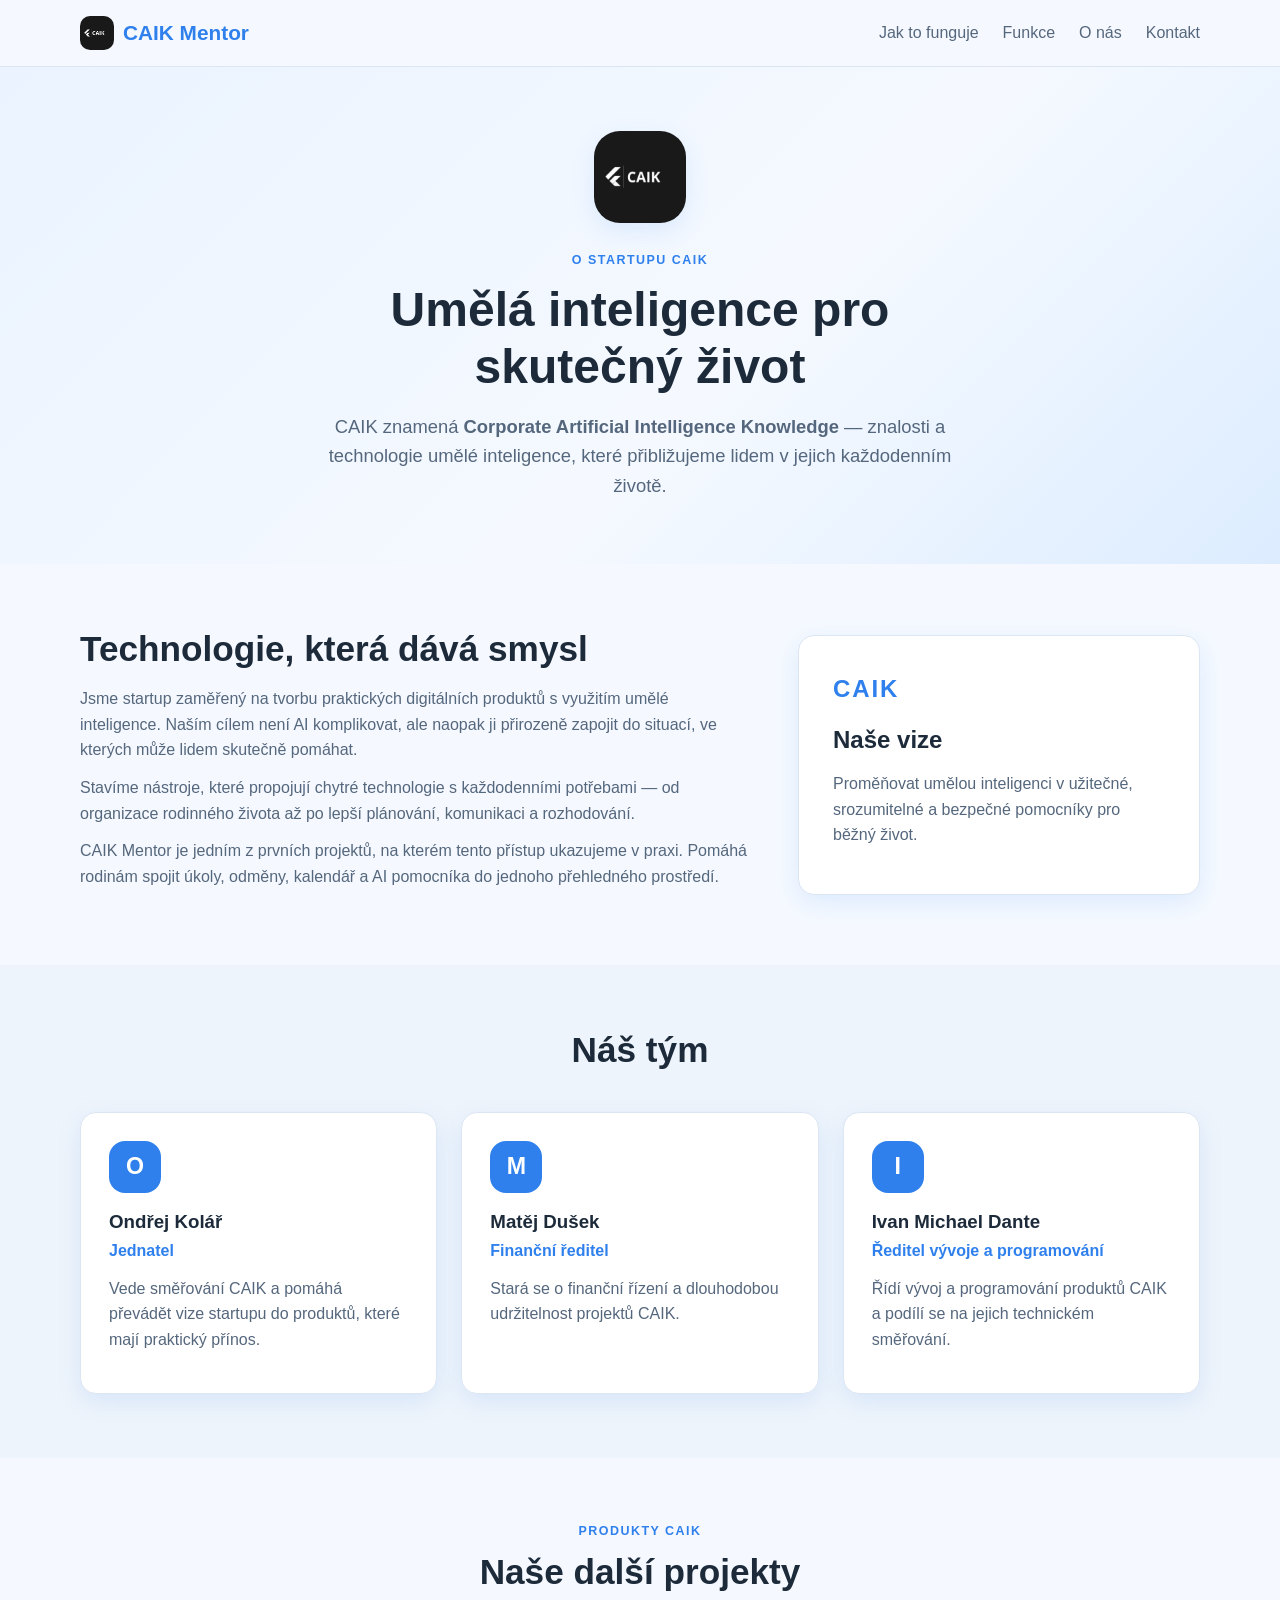
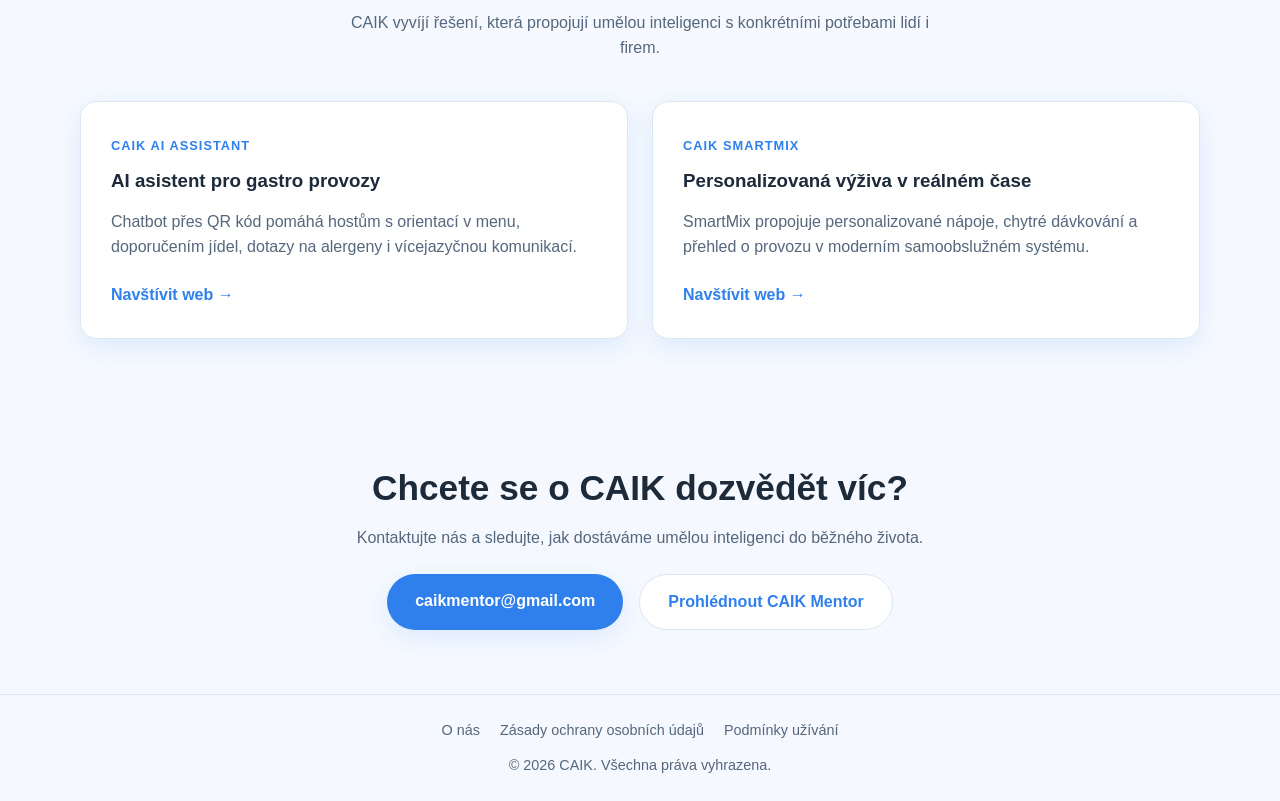
==== about.html @ 1948c6c5 "feat: refresh CAIK Mentor website" ====
<!DOCTYPE html>
<html lang="cs">
<head>
<meta charset="UTF-8">
<meta name="viewport" content="width=device-width, initial-scale=1.0">
<title>O nás — CAIK</title>
<meta name="description" content="Poznejte startup CAIK, který přibližuje umělou inteligenci každodennímu životu.">
<link rel="stylesheet" href="styles.css">
</head>
<body>

<header class="site-header">
  <div class="container header-inner">
    <a href="index.html" class="logo"><img src="assets/caik-logo.png" alt="CAIK logo"><span>CAIK Mentor</span></a>
    <nav class="nav">
      <a href="index.html#jak-to-funguje">Jak to funguje</a>
      <a href="index.html#funkce">Funkce</a>
      <a href="about.html">O nás</a>
      <a href="index.html#kontakt">Kontakt</a>
    </nav>
  </div>
</header>

<main>
  <section class="section about-hero">
    <div class="container about-hero-content">
      <img class="about-logo" src="assets/caik-logo.png" alt="Logo CAIK">
      <p class="eyebrow">O startupu CAIK</p>
      <h1>Umělá inteligence pro skutečný život</h1>
      <p class="lead">CAIK znamená <strong>Corporate Artificial Intelligence Knowledge</strong> — znalosti a technologie umělé inteligence, které přibližujeme lidem v jejich každodenním životě.</p>
    </div>
  </section>

  <section class="section">
    <div class="container about-grid">
      <div class="about-copy">
        <h2>Technologie, která dává smysl</h2>
        <p>Jsme startup zaměřený na tvorbu praktických digitálních produktů s využitím umělé inteligence. Naším cílem není AI komplikovat, ale naopak ji přirozeně zapojit do situací, ve kterých může lidem skutečně pomáhat.</p>
        <p>Stavíme nástroje, které propojují chytré technologie s každodenními potřebami — od organizace rodinného života až po lepší plánování, komunikaci a rozhodování.</p>
        <p>CAIK Mentor je jedním z prvních projektů, na kterém tento přístup ukazujeme v praxi. Pomáhá rodinám spojit úkoly, odměny, kalendář a AI pomocníka do jednoho přehledného prostředí.</p>
      </div>
      <div class="about-highlight">
        <span class="highlight-mark">CAIK</span>
        <h3>Naše vize</h3>
        <p>Proměňovat umělou inteligenci v užitečné, srozumitelné a bezpečné pomocníky pro běžný život.</p>
      </div>
    </div>
  </section>

  <section class="section section-alt">
    <div class="container">
      <h2>Náš tým</h2>
      <div class="team-grid">
        <article class="team-card">
          <div class="team-initial">O</div>
          <h3>Ondřej Kolář</h3>
          <p class="team-role">Jednatel</p>
          <p>Vede směřování CAIK a pomáhá převádět vize startupu do produktů, které mají praktický přínos.</p>
        </article>
        <article class="team-card">
          <div class="team-initial">M</div>
          <h3>Matěj Dušek</h3>
          <p class="team-role">Finanční ředitel</p>
          <p>Stará se o finanční řízení a dlouhodobou udržitelnost projektů CAIK.</p>
        </article>
        <article class="team-card">
          <div class="team-initial">I</div>
          <h3>Ivan Michael Dante</h3>
          <p class="team-role">Ředitel vývoje a programování</p>
          <p>Řídí vývoj a programování produktů CAIK a podílí se na jejich technickém směřování.</p>
        </article>
      </div>
    </div>
  </section>

  <section class="section products-section">
    <div class="container">
      <div class="section-intro">
        <p class="eyebrow">Produkty CAIK</p>
        <h2>Naše další projekty</h2>
        <p>CAIK vyvíjí řešení, která propojují umělou inteligenci s konkrétními potřebami lidí i firem.</p>
      </div>
      <div class="products-grid">
        <a class="product-card" href="https://caik.netlify.app/" target="_blank" rel="noopener">
          <span class="product-label">CAIK AI Assistant</span>
          <h3>AI asistent pro gastro provozy</h3>
          <p>Chatbot přes QR kód pomáhá hostům s orientací v menu, doporučením jídel, dotazy na alergeny i vícejazyčnou komunikací.</p>
          <span class="product-link">Navštívit web →</span>
        </a>
        <a class="product-card" href="https://caik-smartmix.netlify.app/" target="_blank" rel="noopener">
          <span class="product-label">CAIK SmartMix</span>
          <h3>Personalizovaná výživa v reálném čase</h3>
          <p>SmartMix propojuje personalizované nápoje, chytré dávkování a přehled o provozu v moderním samoobslužném systému.</p>
          <span class="product-link">Navštívit web →</span>
        </a>
      </div>
    </div>
  </section>

  <section class="section about-contact">
    <div class="container contact">
      <h2>Chcete se o CAIK dozvědět víc?</h2>
      <p>Kontaktujte nás a sledujte, jak dostáváme umělou inteligenci do běžného života.</p>
      <div class="contact-links">
        <a class="btn btn-primary" href="mailto:caikmentor@gmail.com">caikmentor@gmail.com</a>
        <a class="btn btn-secondary" href="index.html">Prohlédnout CAIK Mentor</a>
      </div>
    </div>
  </section>
</main>

<footer class="site-footer">
  <div class="container footer-inner">
    <div class="footer-links">
      <a href="about.html">O nás</a>
      <a href="privacy.html">Zásady ochrany osobních údajů</a>
      <a href="terms.html">Podmínky užívání</a>
    </div>
    <p>&copy; <span id="year"></span> CAIK. Všechna práva vyhrazena.</p>
  </div>
</footer>

<script src="script.js"></script>
</body>
</html>
---- styles.css ----
:root {
  --color-bg: #f5f9ff;
  --color-bg-alt: #eef4fb;
  --color-primary: #2f80ed;
  --color-primary-dark: #1a5fc0;
  --color-text: #1c2a3a;
  --color-text-muted: #55677d;
  --color-white: #ffffff;
  --color-border: #dce6f2;
  --radius: 16px;
  --shadow: 0 8px 24px rgba(47, 128, 237, 0.12);
  --max-width: 1120px;
}

* {
  box-sizing: border-box;
}

html, body {
  margin: 0;
  padding: 0;
}

body {
  font-family: "Segoe UI", -apple-system, BlinkMacSystemFont, Roboto, Arial, sans-serif;
  background: var(--color-bg);
  color: var(--color-text);
  line-height: 1.6;
}

.container {
  width: min(var(--max-width), calc(100% - 32px));
  margin: 0 auto;
}

a {
  color: var(--color-primary);
  text-decoration: none;
}

h1, h2, h3 {
  color: var(--color-text);
  line-height: 1.2;
  margin: 0 0 16px;
}

h1 {
  font-size: clamp(2rem, 4vw, 3rem);
}

h2 {
  font-size: clamp(1.6rem, 3vw, 2.2rem);
  text-align: center;
}

p {
  color: var(--color-text-muted);
  margin: 0 0 12px;
}

/* Header */

.site-header {
  position: sticky;
  top: 0;
  z-index: 10;
  background: rgba(245, 249, 255, 0.9);
  backdrop-filter: blur(8px);
  border-bottom: 1px solid var(--color-border);
}

.header-inner {
  display: flex;
  align-items: center;
  justify-content: space-between;
  padding: 16px 0;
}

.logo {
  display: inline-flex;
  align-items: center;
  gap: 9px;
  font-weight: 700;
  font-size: 1.3rem;
  color: var(--color-text);
}

.logo img {
  width: 34px;
  height: 34px;
  border-radius: 10px;
  object-fit: cover;
}

.logo span {
  color: var(--color-primary);
}

.nav {
  display: flex;
  gap: 24px;
  flex-wrap: wrap;
}

.nav a {
  color: var(--color-text-muted);
  font-weight: 500;
}

.nav a:hover {
  color: var(--color-primary);
}

/* Hero */

.hero {
  display: grid;
  grid-template-columns: 1.1fr 0.9fr;
  gap: 48px;
  align-items: center;
  padding: 72px 0 56px;
}

.lead {
  font-size: 1.15rem;
  max-width: 520px;
}

.cta-group {
  display: flex;
  gap: 16px;
  margin-top: 24px;
  flex-wrap: wrap;
}

.btn {
  display: inline-block;
  padding: 14px 28px;
  border-radius: 999px;
  font-weight: 600;
  transition: transform 0.15s ease, box-shadow 0.15s ease;
}

.btn-primary {
  background: var(--color-primary);
  color: var(--color-white);
  box-shadow: var(--shadow);
}

.btn-primary:hover {
  background: var(--color-primary-dark);
  transform: translateY(-2px);
}

.btn-secondary {
  background: var(--color-white);
  color: var(--color-primary);
  border: 1px solid var(--color-border);
}

.btn-secondary:hover {
  border-color: var(--color-primary);
  transform: translateY(-2px);
}

.hero-visual {
  display: flex;
  justify-content: center;
}

.chat-mock {
  width: 100%;
  max-width: 340px;
  background: var(--color-white);
  border-radius: var(--radius);
  box-shadow: var(--shadow);
  padding: 20px;
  display: flex;
  flex-direction: column;
  gap: 12px;
}

.chat-bubble {
  padding: 12px 16px;
  border-radius: 14px;
  font-size: 0.92rem;
  max-width: 85%;
}

.bubble-bot {
  background: var(--color-bg-alt);
  color: var(--color-text);
  align-self: flex-start;
}

.bubble-user {
  background: var(--color-primary);
  color: var(--color-white);
  align-self: flex-end;
}

/* Sections */

.section {
  padding: 64px 0;
}


.section-alt {
  background: var(--color-bg-alt);
}

/* About page */

.about-hero {
  background: linear-gradient(135deg, #eaf3ff 0%, var(--color-bg) 58%, #dcecff 100%);
  text-align: center;
}

.about-hero-content {
  max-width: 780px;
}

.about-logo {
  width: 92px;
  height: 92px;
  margin-bottom: 20px;
  border-radius: 26px;
  box-shadow: var(--shadow);
}

.about-hero h1 {
  max-width: 720px;
  margin-right: auto;
  margin-left: auto;
}

.about-hero .lead {
  max-width: 680px;
  margin: 0 auto;
}

.about-grid {
  display: grid;
  grid-template-columns: 1.25fr 0.75fr;
  gap: 48px;
  align-items: center;
}

.about-copy h2 {
  text-align: left;
}

.about-highlight {
  padding: 34px;
  border: 1px solid var(--color-border);
  border-radius: var(--radius);
  background: var(--color-white);
  box-shadow: var(--shadow);
}

.highlight-mark {
  display: inline-block;
  margin-bottom: 18px;
  color: var(--color-primary);
  font-size: 1.5rem;
  font-weight: 800;
  letter-spacing: 0.08em;
}

.about-highlight h3 {
  font-size: 1.5rem;
}

.team-grid {
  display: grid;
  grid-template-columns: repeat(3, 1fr);
  gap: 24px;
  margin-top: 40px;
}

.team-card {
  padding: 28px;
  border: 1px solid var(--color-border);
  border-radius: var(--radius);
  background: var(--color-white);
  box-shadow: var(--shadow);
}

.team-initial {
  display: flex;
  align-items: center;
  justify-content: center;
  width: 52px;
  height: 52px;
  margin-bottom: 18px;
  border-radius: 16px;
  background: var(--color-primary);
  color: var(--color-white);
  font-size: 1.45rem;
  font-weight: 800;
}

.team-card h3 {
  margin-bottom: 5px;
}

.team-role {
  color: var(--color-primary);
  font-weight: 700;
}

.about-contact {
  background: var(--color-bg);
}

.products-section {
  background: var(--color-bg);
}

.products-grid {
  display: grid;
  grid-template-columns: repeat(2, 1fr);
  gap: 24px;
  margin-top: 40px;
}

.product-card {
  display: block;
  padding: 30px;
  border: 1px solid var(--color-border);
  border-radius: var(--radius);
  background: var(--color-white);
  box-shadow: var(--shadow);
  transition: transform 0.18s ease, box-shadow 0.18s ease;
}

.product-card:hover {
  transform: translateY(-4px);
  box-shadow: 0 14px 30px rgba(47, 128, 237, 0.18);
}

.product-label {
  display: inline-block;
  margin-bottom: 14px;
  color: var(--color-primary);
  font-size: 0.8rem;
  font-weight: 800;
  letter-spacing: 0.08em;
  text-transform: uppercase;
}

.product-card h3 {
  color: var(--color-text);
}

.product-link {
  display: inline-block;
  margin-top: 10px;
  color: var(--color-primary);
  font-weight: 700;
}

/* App screenshots */

.screenshots-section {
  background: linear-gradient(180deg, var(--color-bg) 0%, #eaf3ff 100%);
}

.section-intro {
  max-width: 680px;
  margin: 0 auto;
  text-align: center;
}

.section-intro > p:last-child {
  max-width: 580px;
  margin: 0 auto;
}

.eyebrow {
  color: var(--color-primary);
  font-size: 0.78rem;
  font-weight: 800;
  letter-spacing: 0.12em;
  margin-bottom: 10px;
  text-transform: uppercase;
}

.screenshots {
  display: grid;
  grid-template-columns: repeat(4, minmax(0, 1fr));
  gap: 24px;
  max-width: 980px;
  margin: 38px auto 0;
}

.screenshot-card {
  display: flex;
  flex-direction: column;
  margin: 0;
  overflow: hidden;
  border: 1px solid var(--color-border);
  border-radius: 20px;
  background: var(--color-white);
  box-shadow: var(--shadow);
  transition: transform 0.18s ease, box-shadow 0.18s ease;
}

.screenshot-card:hover {
  transform: translateY(-5px);
  box-shadow: 0 14px 30px rgba(47, 128, 237, 0.18);
}

.screenshot-card img {
  display: block;
  width: 100%;
  height: auto;
  aspect-ratio: auto;
  object-fit: contain;
  object-position: top;
  image-rendering: auto;
  background: #0b1626;
}

@media (min-width: 901px) {
  .screenshot-card img {
    max-height: 620px;
  }
}

.screenshot-card figcaption {
  flex: 0 0 auto;
  padding: 12px 8px 14px;
  color: var(--color-text);
  font-size: 0.82rem;
  font-weight: 700;
  text-align: center;
}

/* Steps */

.steps {
  display: grid;
  grid-template-columns: repeat(4, 1fr);
  gap: 24px;
  margin-top: 40px;
}

.step {
  background: var(--color-white);
  border-radius: var(--radius);
  padding: 24px;
  box-shadow: var(--shadow);
  text-align: center;
}

.step-number {
  width: 40px;
  height: 40px;
  border-radius: 50%;
  background: var(--color-primary);
  color: var(--color-white);
  display: flex;
  align-items: center;
  justify-content: center;
  font-weight: 700;
  margin: 0 auto 16px;
}

/* Cards */

.cards {
  display: grid;
  grid-template-columns: repeat(3, 1fr);
  gap: 24px;
  margin-top: 40px;
}

.card {
  background: var(--color-white);
  border-radius: var(--radius);
  padding: 28px;
  box-shadow: var(--shadow);
}

/* Features */

.features {
  display: grid;
  grid-template-columns: repeat(2, 1fr);
  gap: 24px;
  margin-top: 40px;
}

.feature {
  background: var(--color-white);
  border-radius: var(--radius);
  padding: 24px;
  border: 1px solid var(--color-border);
}

/* Contact */

.contact {
  text-align: center;
}

.contact-links {
  display: flex;
  justify-content: center;
  gap: 16px;
  margin-top: 24px;
  flex-wrap: wrap;
}

.contact-links-store {
  margin-top: 16px;
}

/* Footer */

.site-footer {
  padding: 24px 0;
  text-align: center;
  border-top: 1px solid var(--color-border);
}

.footer-inner p {
  margin: 0;
  font-size: 0.9rem;
}

.footer-links {
  display: flex;
  justify-content: center;
  gap: 20px;
  flex-wrap: wrap;
  margin-bottom: 12px;
}

.footer-links a {
  color: var(--color-text-muted);
  font-size: 0.9rem;
}

.footer-links a:hover {
  color: var(--color-primary);
}

/* Legal pages */

.legal-content {
  max-width: 760px;
  background: var(--color-white);
  border-radius: var(--radius);
  box-shadow: var(--shadow);
  padding: 40px;
}

.legal-content h1 {
  font-size: clamp(1.8rem, 3.5vw, 2.4rem);
  margin-bottom: 4px;
}

.legal-updated {
  color: var(--color-text-muted);
  font-size: 0.9rem;
  margin-bottom: 28px;
}

.legal-content h2 {
  text-align: left;
  font-size: 1.25rem;
  margin-top: 32px;
  margin-bottom: 12px;
}

.legal-content ul {
  color: var(--color-text-muted);
  margin: 0 0 12px;
  padding-left: 20px;
}

.legal-content li {
  margin-bottom: 6px;
}

@media (max-width: 600px) {
  .legal-content {
    padding: 24px;
  }
}

/* Store badge */

.store-badge {
  display: inline-flex;
  align-items: center;
  gap: 10px;
}

/* Responsive */

@media (max-width: 900px) {
  .hero {
    grid-template-columns: 1fr;
    text-align: center;
    padding: 48px 0 40px;
  }

  .lead {
    margin: 0 auto 12px;
  }

  .cta-group {
    justify-content: center;
  }

  .steps,
  .cards,
  .features,
  .screenshots {
    grid-template-columns: 1fr 1fr;
  }

  .about-grid {
    grid-template-columns: 1fr;
    gap: 28px;
  }

  .team-grid {
    grid-template-columns: 1fr 1fr;
  }

  .products-grid {
    grid-template-columns: 1fr;
  }
}

@media (max-width: 600px) {
  .nav {
    gap: 14px;
    font-size: 0.9rem;
  }

  .steps,
  .cards,
  .features {
    grid-template-columns: 1fr;
  }

  .screenshots {
    grid-template-columns: repeat(2, minmax(0, 1fr));
    gap: 12px;
  }

  .screenshot-card img {
    max-height: none;
  }

  .screenshot-card {
    border-radius: 15px;
  }

  .screenshot-card figcaption {
    font-size: 0.72rem;
  }

  .team-grid {
    grid-template-columns: 1fr;
  }

  .about-highlight {
    padding: 24px;
  }

  .product-card {
    padding: 24px;
  }
}
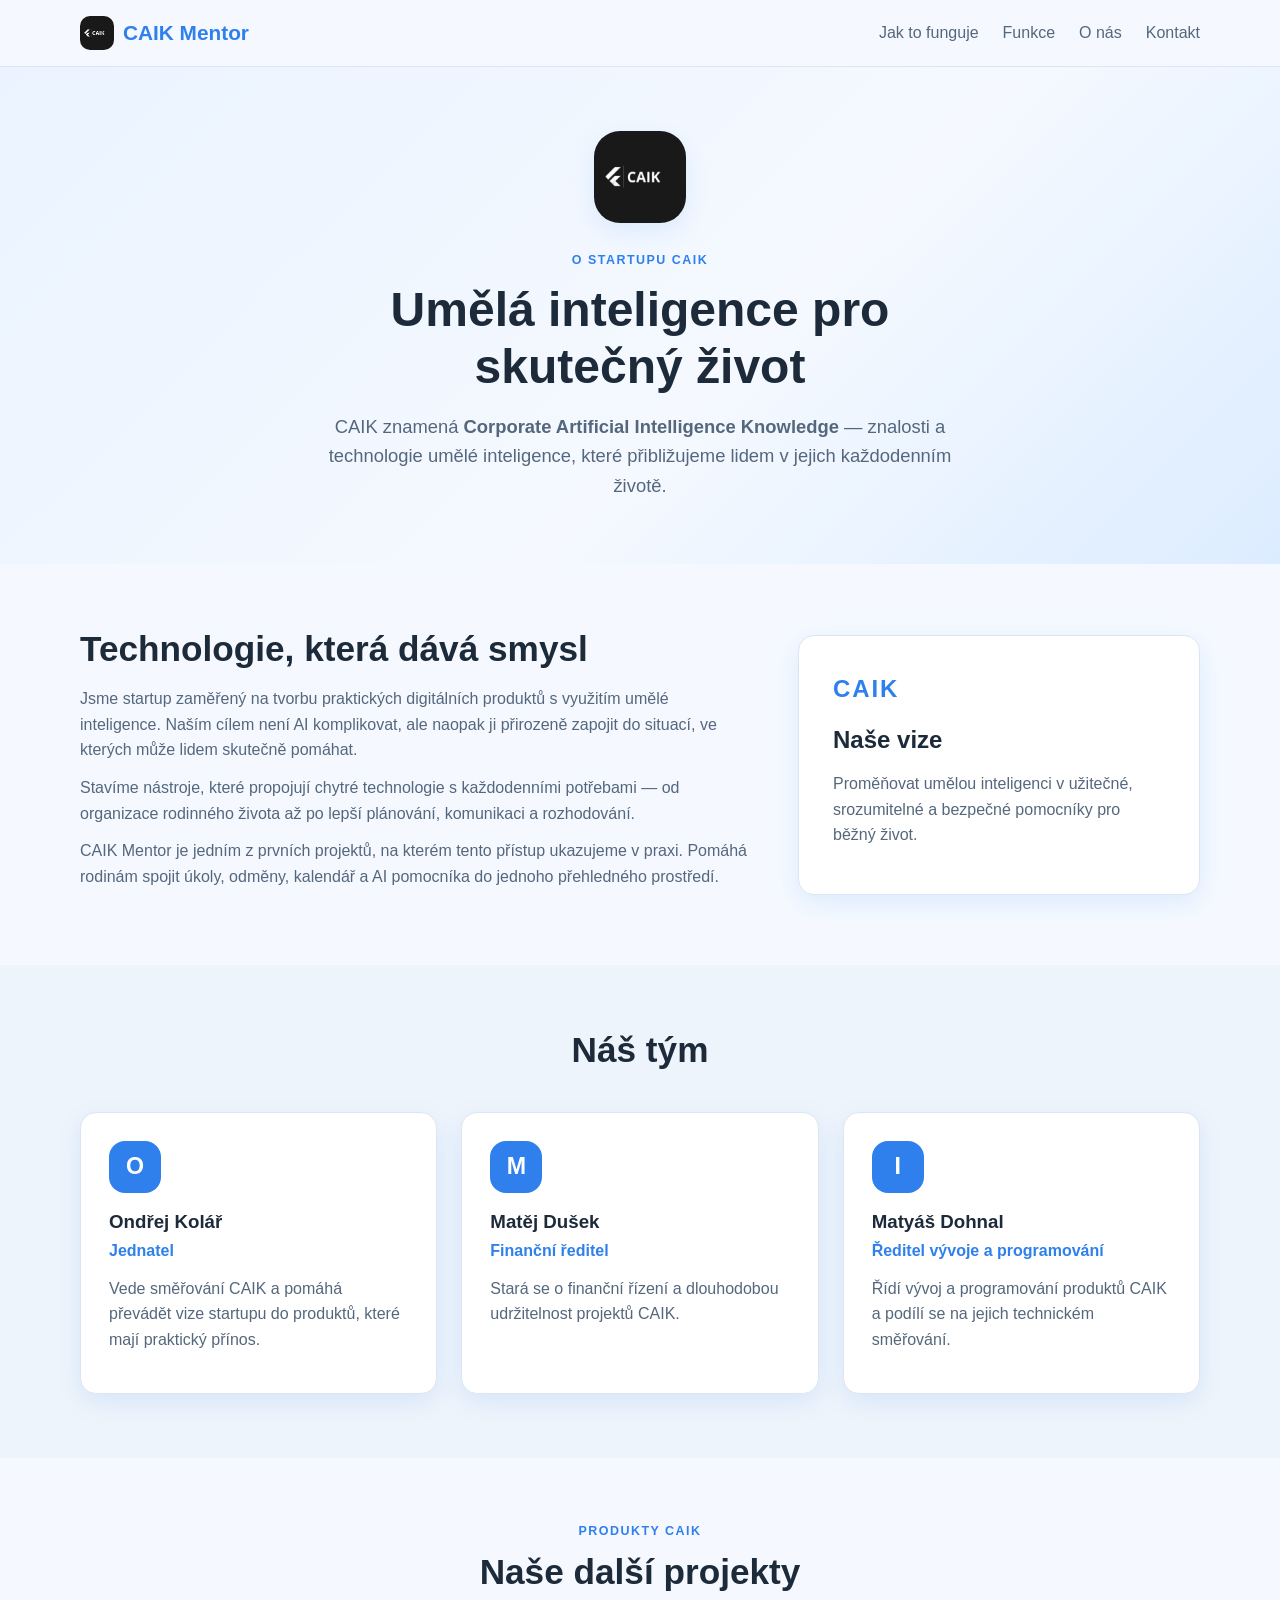
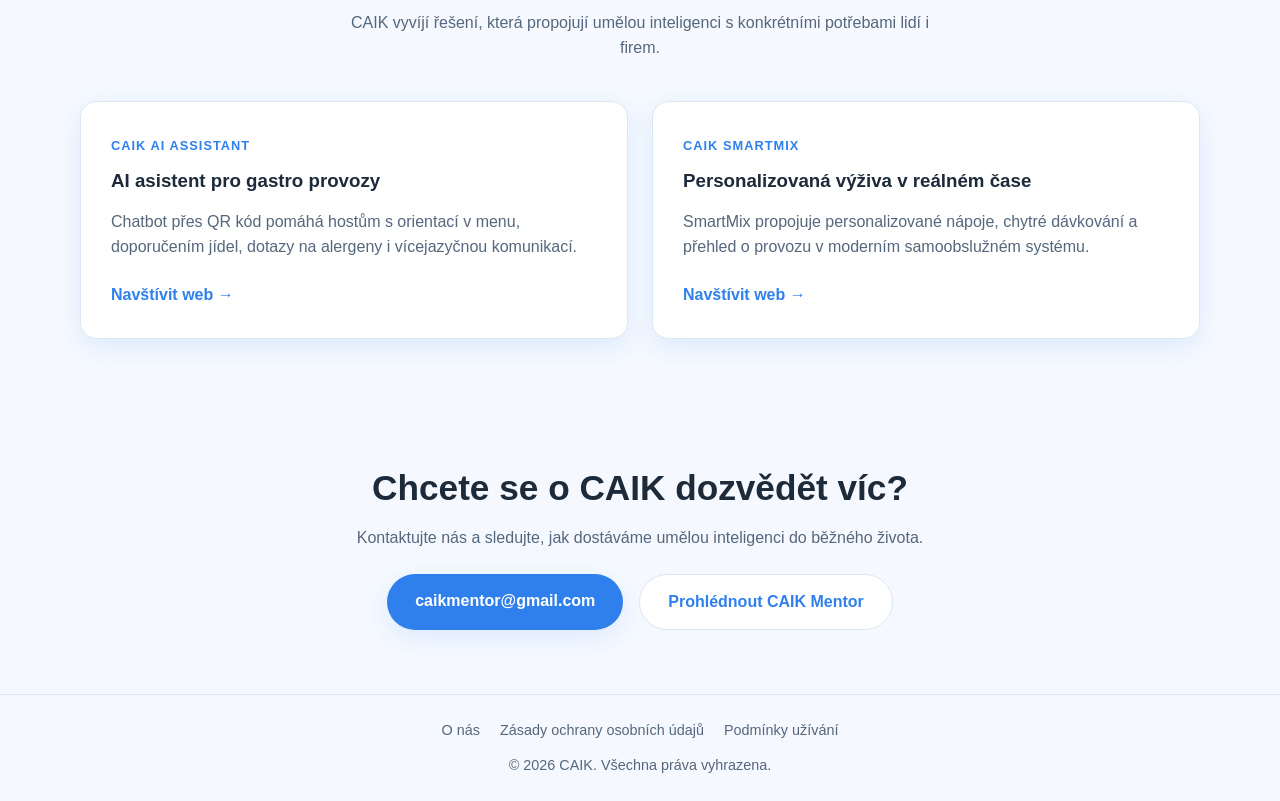
==== commit e777e6ae: "Update about.html" ====
--- a/about.html
+++ b/about.html
@@ -65,7 +65,7 @@
         </article>
         <article class="team-card">
           <div class="team-initial">I</div>
-          <h3>Ivan Michael Dante</h3>
+          <h3>Matyáš Dohnal</h3>
           <p class="team-role">Ředitel vývoje a programování</p>
           <p>Řídí vývoj a programování produktů CAIK a podílí se na jejich technickém směřování.</p>
         </article>
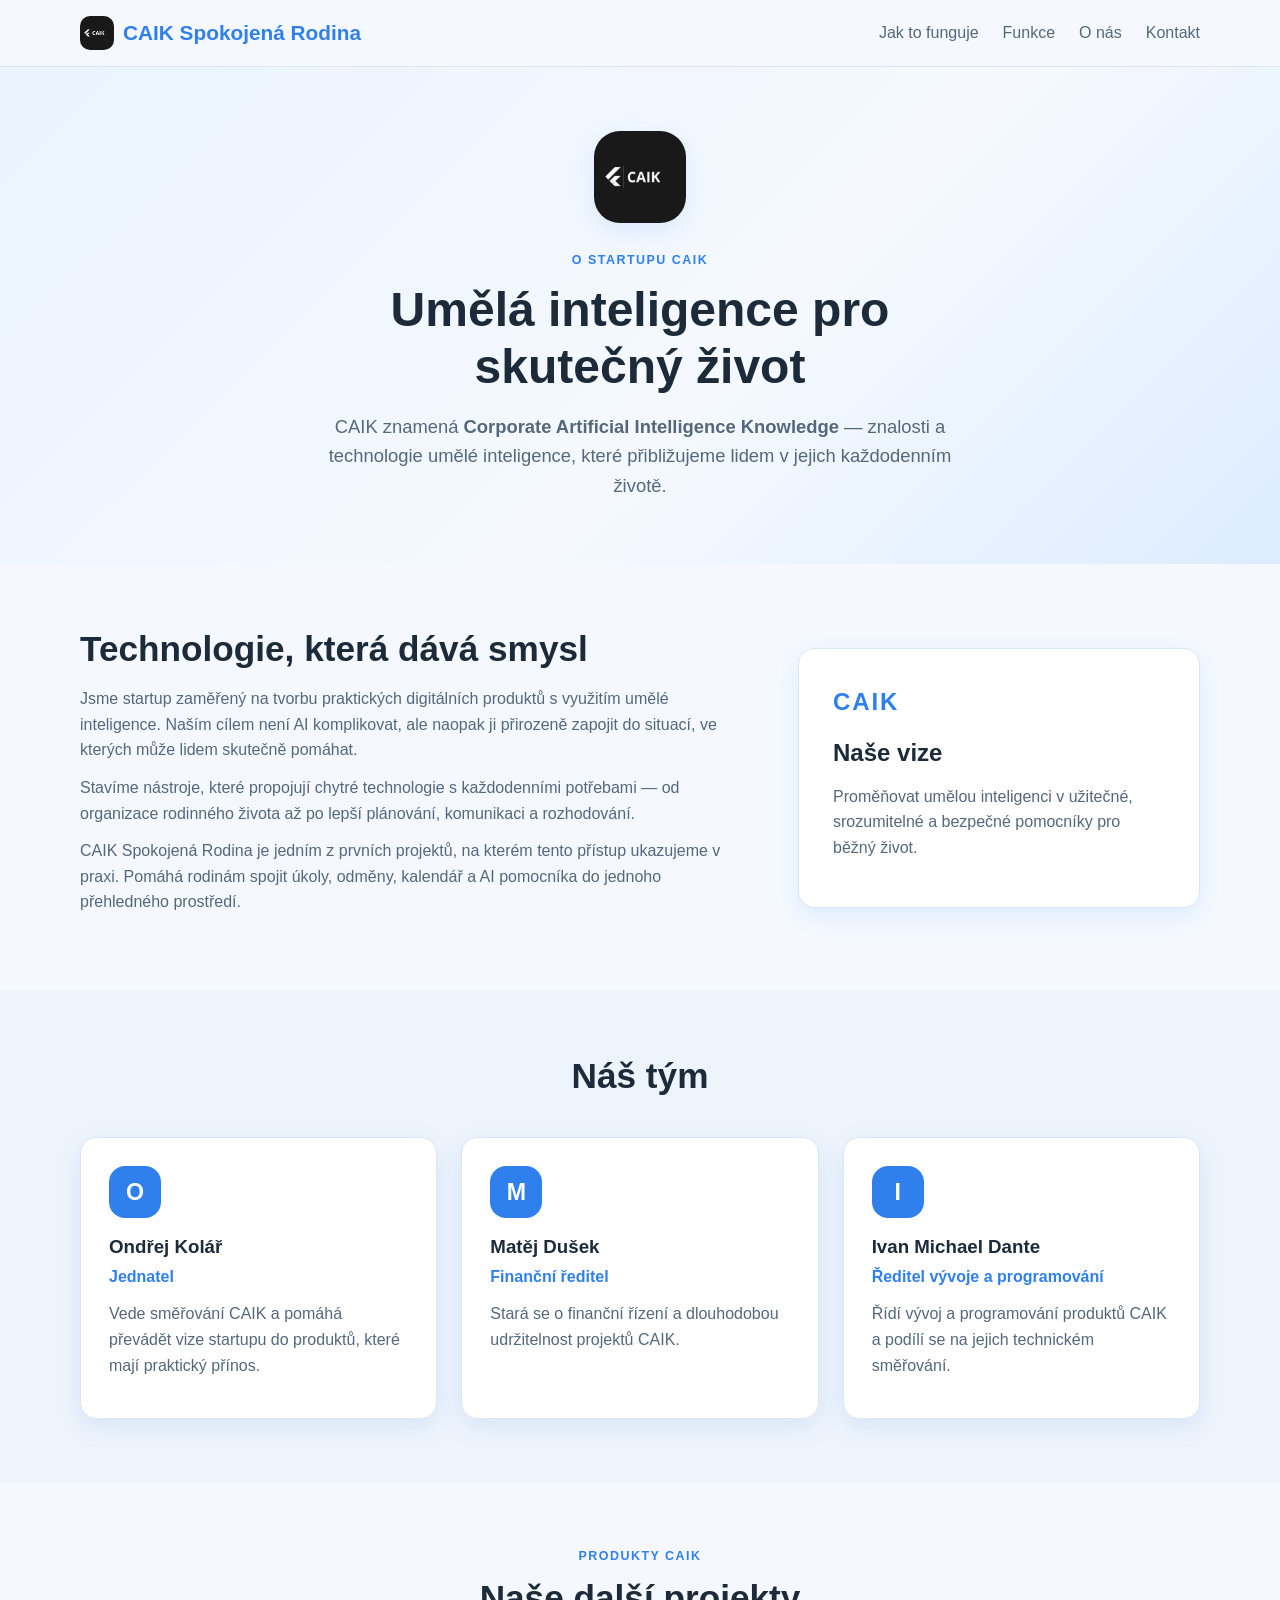
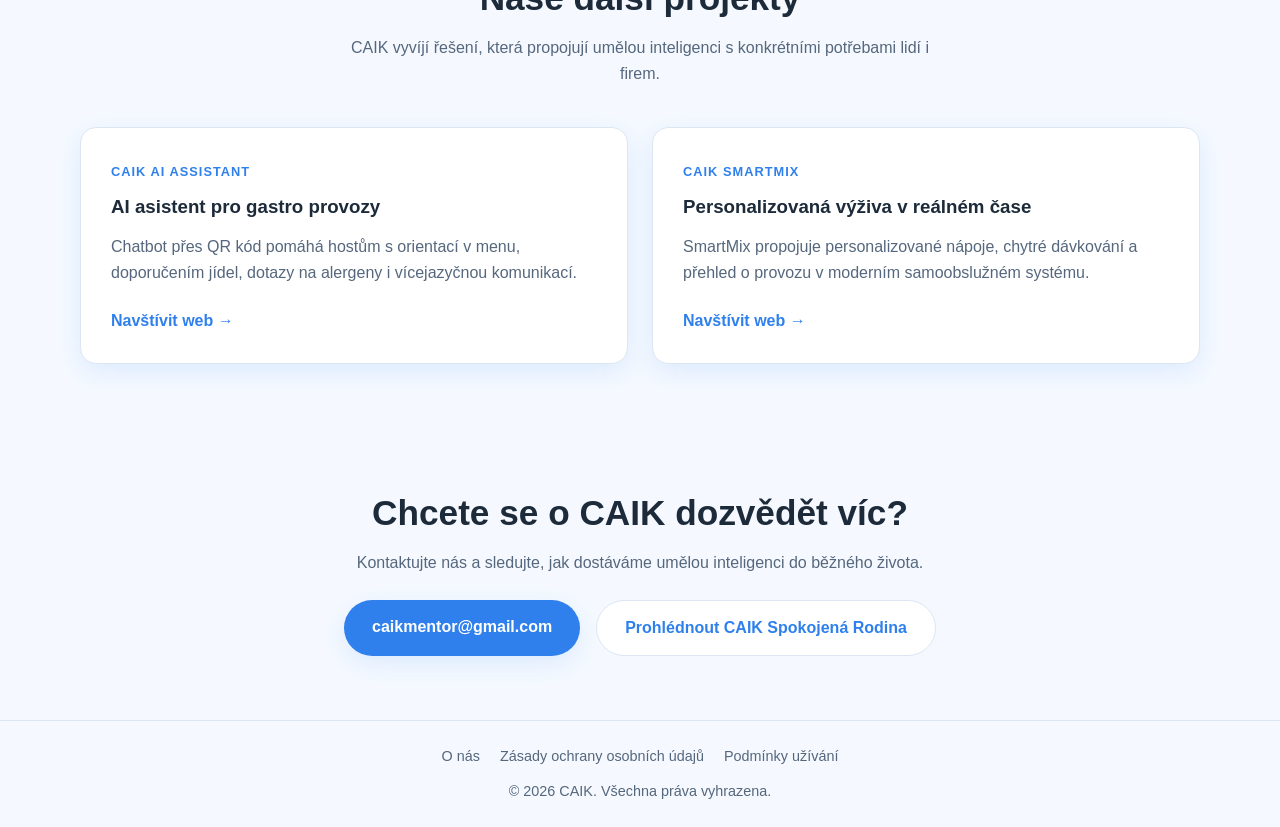
==== commit 8c9d4c88: "Add files via upload" ====
--- a/about.html
+++ b/about.html
@@ -11,7 +11,7 @@
 
 <header class="site-header">
   <div class="container header-inner">
-    <a href="index.html" class="logo"><img src="assets/caik-logo.png" alt="CAIK logo"><span>CAIK Mentor</span></a>
+    <a href="index.html" class="logo"><img src="assets/caik-logo.png" alt="CAIK logo"><span>CAIK Spokojená Rodina</span></a>
     <nav class="nav">
       <a href="index.html#jak-to-funguje">Jak to funguje</a>
       <a href="index.html#funkce">Funkce</a>
@@ -37,7 +37,7 @@
         <h2>Technologie, která dává smysl</h2>
         <p>Jsme startup zaměřený na tvorbu praktických digitálních produktů s využitím umělé inteligence. Naším cílem není AI komplikovat, ale naopak ji přirozeně zapojit do situací, ve kterých může lidem skutečně pomáhat.</p>
         <p>Stavíme nástroje, které propojují chytré technologie s každodenními potřebami — od organizace rodinného života až po lepší plánování, komunikaci a rozhodování.</p>
-        <p>CAIK Mentor je jedním z prvních projektů, na kterém tento přístup ukazujeme v praxi. Pomáhá rodinám spojit úkoly, odměny, kalendář a AI pomocníka do jednoho přehledného prostředí.</p>
+        <p>CAIK Spokojená Rodina je jedním z prvních projektů, na kterém tento přístup ukazujeme v praxi. Pomáhá rodinám spojit úkoly, odměny, kalendář a AI pomocníka do jednoho přehledného prostředí.</p>
       </div>
       <div class="about-highlight">
         <span class="highlight-mark">CAIK</span>
@@ -65,7 +65,7 @@
         </article>
         <article class="team-card">
           <div class="team-initial">I</div>
-          <h3>Matyáš Dohnal</h3>
+          <h3>Ivan Michael Dante</h3>
           <p class="team-role">Ředitel vývoje a programování</p>
           <p>Řídí vývoj a programování produktů CAIK a podílí se na jejich technickém směřování.</p>
         </article>
@@ -103,7 +103,7 @@
       <p>Kontaktujte nás a sledujte, jak dostáváme umělou inteligenci do běžného života.</p>
       <div class="contact-links">
         <a class="btn btn-primary" href="mailto:caikmentor@gmail.com">caikmentor@gmail.com</a>
-        <a class="btn btn-secondary" href="index.html">Prohlédnout CAIK Mentor</a>
+        <a class="btn btn-secondary" href="index.html">Prohlédnout CAIK Spokojená Rodina</a>
       </div>
     </div>
   </section>
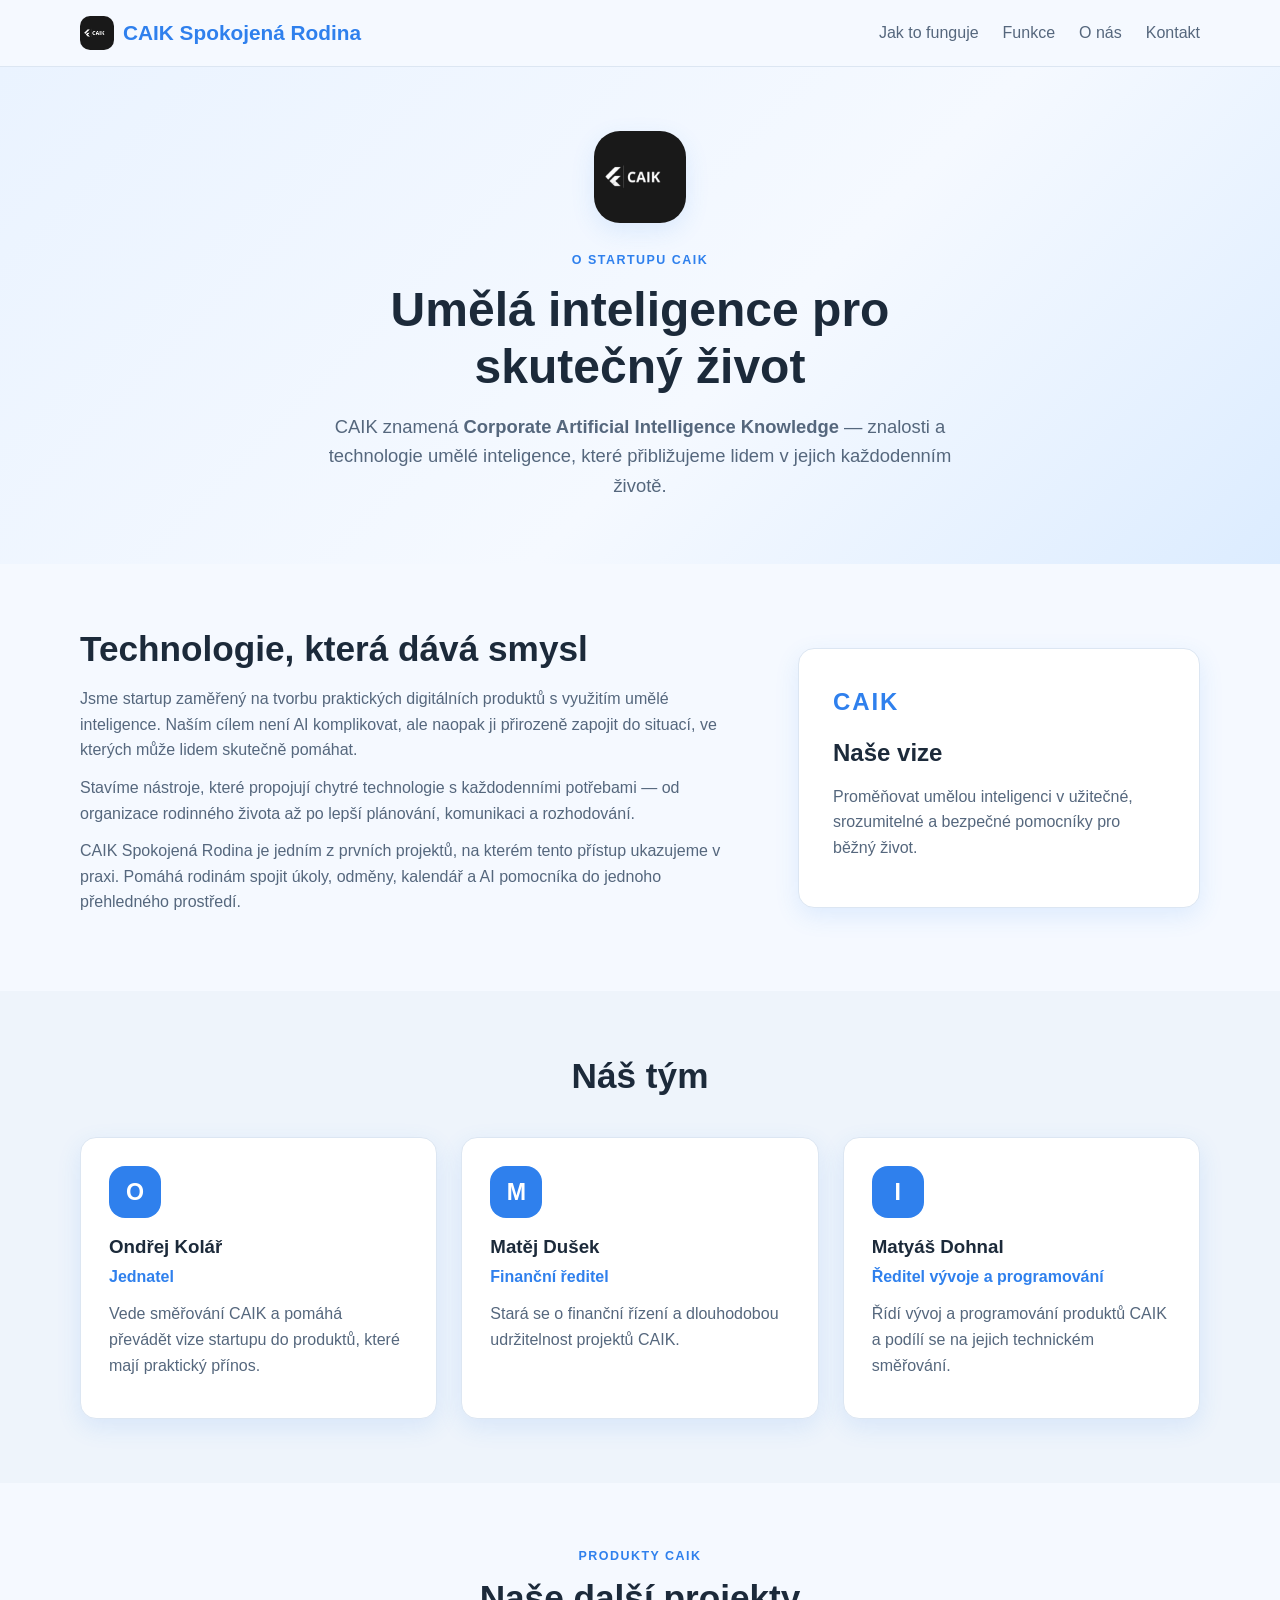
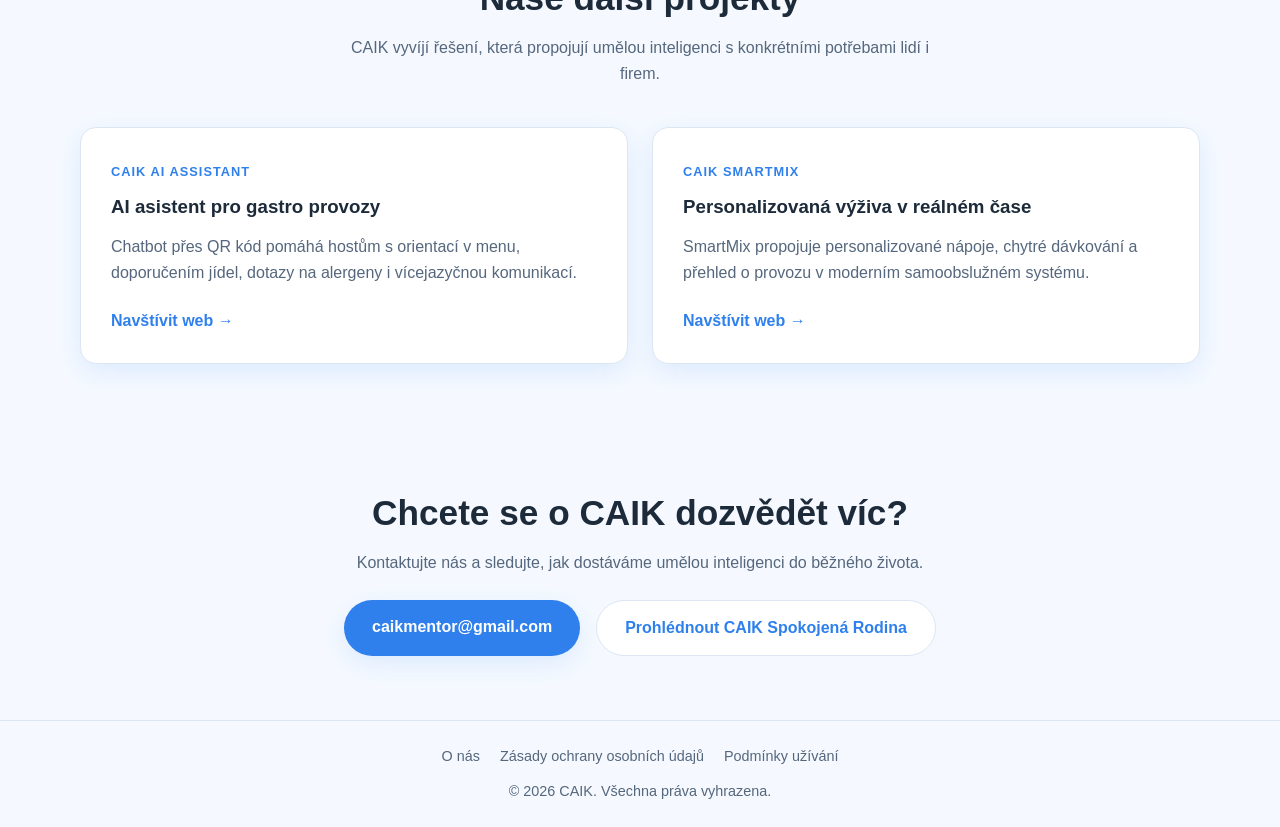
==== commit cfee6c65: "Update about.html" ====
--- a/about.html
+++ b/about.html
@@ -65,7 +65,7 @@
         </article>
         <article class="team-card">
           <div class="team-initial">I</div>
-          <h3>Ivan Michael Dante</h3>
+          <h3>Matyáš Dohnal</h3>
           <p class="team-role">Ředitel vývoje a programování</p>
           <p>Řídí vývoj a programování produktů CAIK a podílí se na jejich technickém směřování.</p>
         </article>
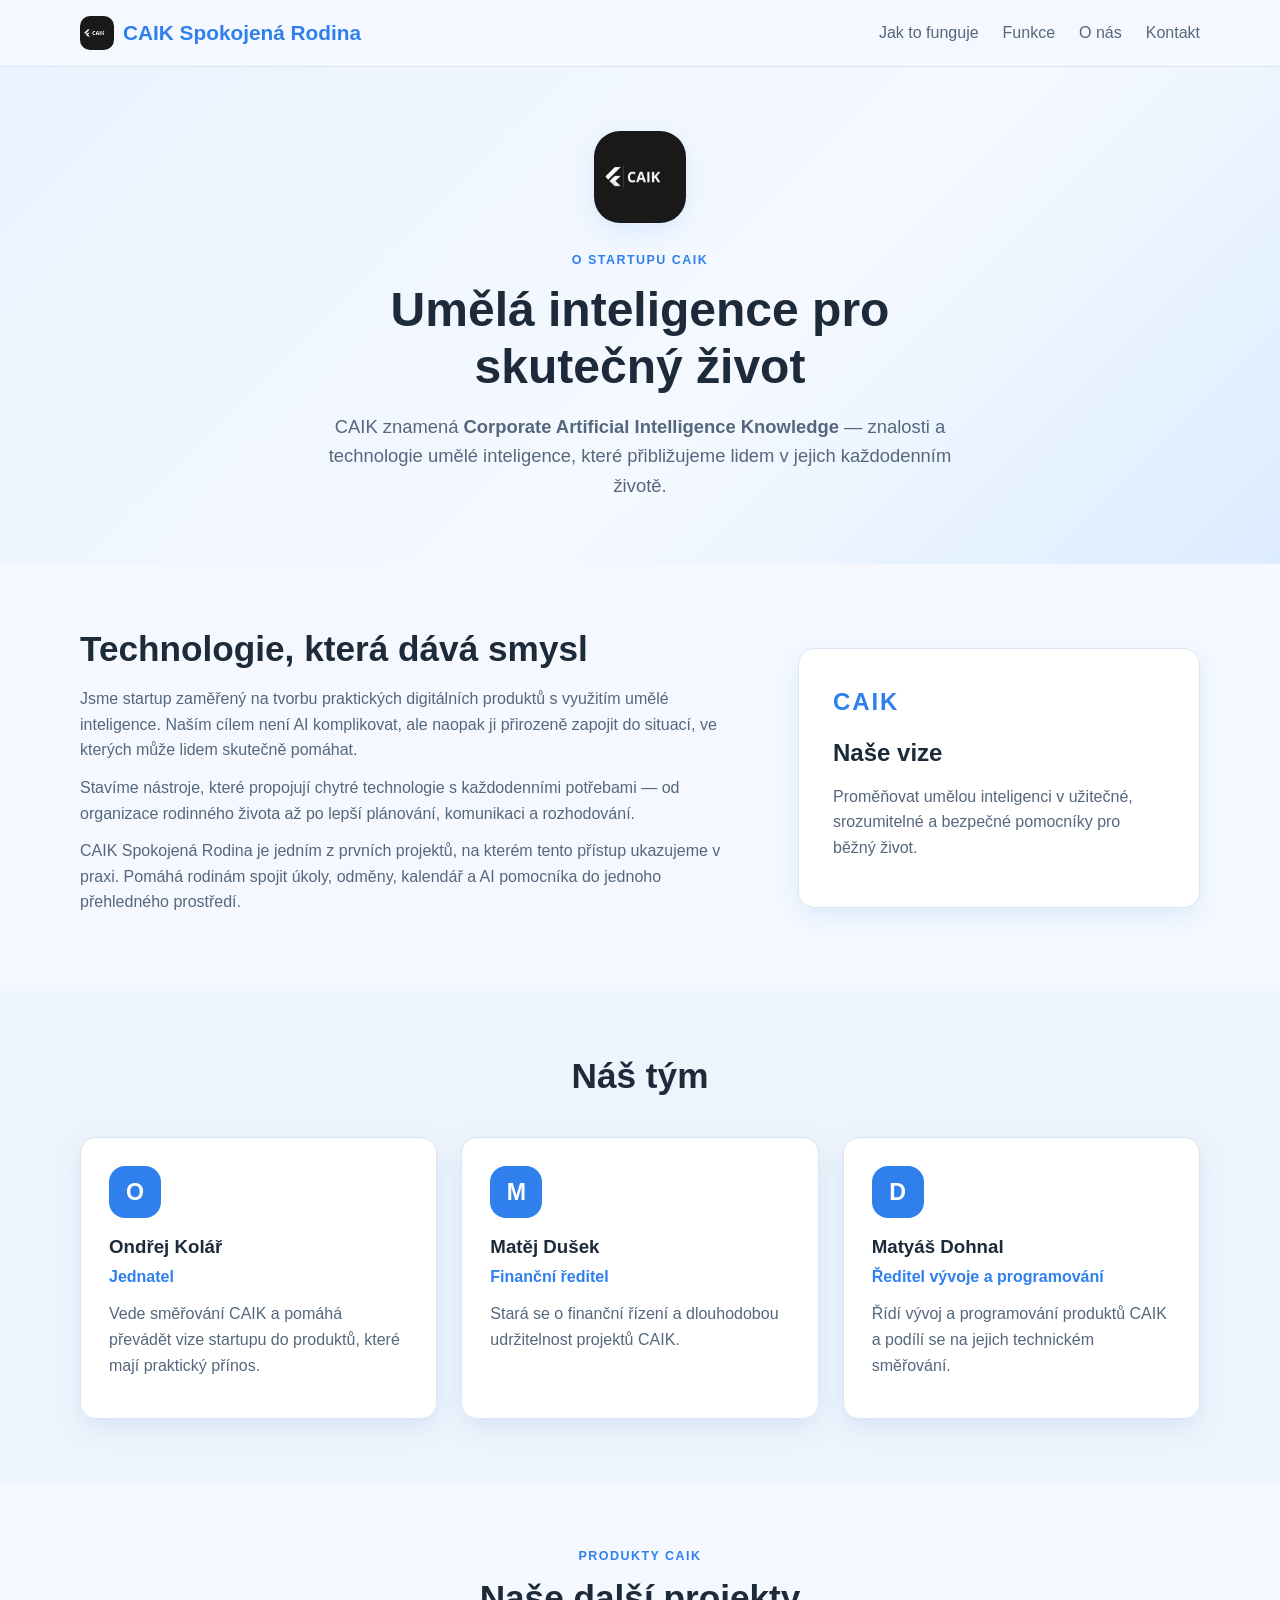
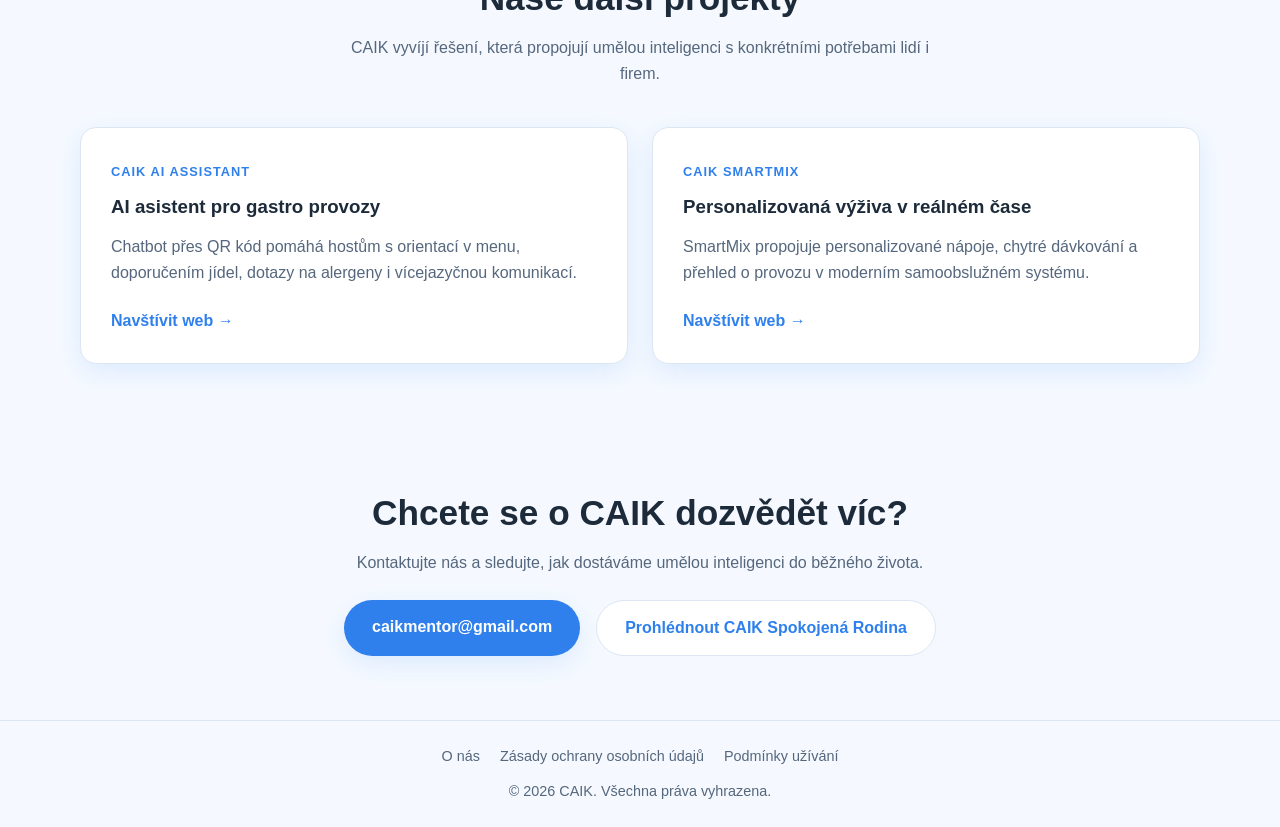
==== commit ea6afd8b: "Update about.html" ====
--- a/about.html
+++ b/about.html
@@ -64,7 +64,7 @@
           <p>Stará se o finanční řízení a dlouhodobou udržitelnost projektů CAIK.</p>
         </article>
         <article class="team-card">
-          <div class="team-initial">I</div>
+          <div class="team-initial">D</div>
           <h3>Matyáš Dohnal</h3>
           <p class="team-role">Ředitel vývoje a programování</p>
           <p>Řídí vývoj a programování produktů CAIK a podílí se na jejich technickém směřování.</p>
